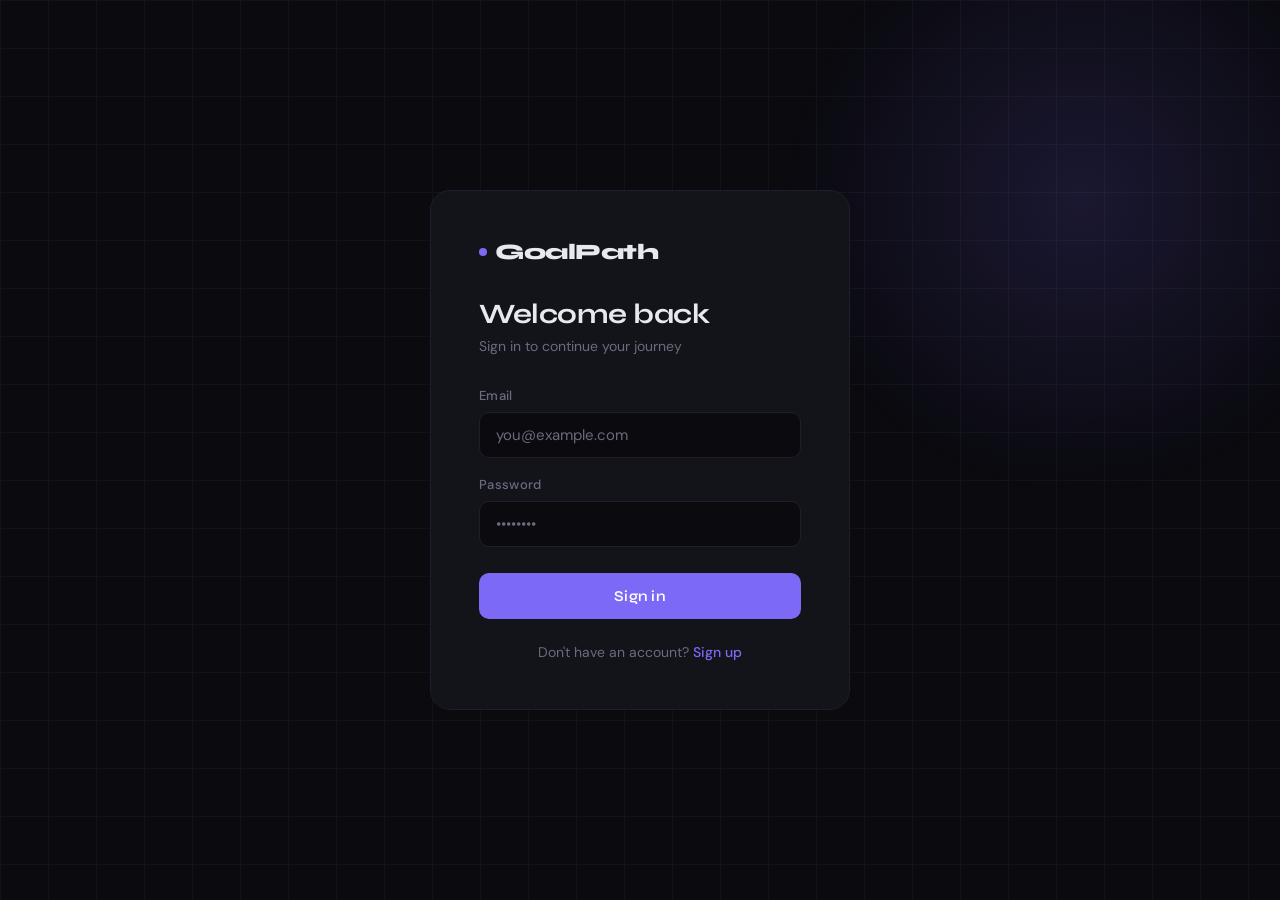
==== GoalMap-Frontend/dashboard.html @ 1c699023 "Added frontend" ====
<!DOCTYPE html>
<html lang="en">
<head>
<meta charset="UTF-8">
<meta name="viewport" content="width=device-width, initial-scale=1.0">
<title>GoalPath — Dashboard</title>
<link rel="preconnect" href="https://fonts.googleapis.com">
<link href="https://fonts.googleapis.com/css2?family=Syne:wght@400;600;700;800&family=DM+Sans:wght@300;400;500&display=swap" rel="stylesheet">
<style>
  *, *::before, *::after { box-sizing: border-box; margin: 0; padding: 0; }
  :root {
    --bg: #0a0a0f; --surface: #13131a; --surface2: #1a1a24;
    --border: #1e1e2e; --border2: #2a2a3e; --accent: #7c6af7;
    --accent-dim: rgba(124,106,247,0.15); --text: #e8e8f0; --muted: #6b6b80;
    --success: #4ade80; --success-dim: rgba(74,222,128,0.1); --danger: #f87171;
  }
  body { background:var(--bg); color:var(--text); font-family:'DM Sans',sans-serif; min-height:100vh; }
  nav {
    background:var(--surface); border-bottom:1px solid var(--border);
    padding:0 32px; height:60px; display:flex; align-items:center;
    justify-content:space-between; position:sticky; top:0; z-index:100;
  }
  .logo { font-family:'Syne',sans-serif; font-weight:800; font-size:18px; display:flex; align-items:center; gap:8px; }
  .logo-dot { width:7px; height:7px; border-radius:50%; background:var(--accent); }
  .nav-right { display:flex; align-items:center; gap:16px; }
  .user-badge { font-size:13px; color:var(--muted); background:var(--surface2); border:1px solid var(--border); padding:6px 14px; border-radius:20px; }
  .logout-btn { font-size:13px; color:var(--muted); background:none; border:1px solid var(--border); padding:6px 14px; border-radius:20px; cursor:pointer; font-family:'DM Sans',sans-serif; transition:color 0.2s,border-color 0.2s; }
  .logout-btn:hover { color:var(--danger); border-color:var(--danger); }
  .container { max-width:900px; margin:0 auto; padding:40px 24px; }
  .section-title { font-family:'Syne',sans-serif; font-size:20px; font-weight:700; margin-bottom:16px; letter-spacing:-0.3px; }
  .goal-form { background:var(--surface); border:1px solid var(--border); border-radius:16px; padding:28px; margin-bottom:32px; }
  .goal-form textarea { width:100%; background:var(--bg); border:1px solid var(--border); border-radius:10px; padding:14px 16px; color:var(--text); font-family:'DM Sans',sans-serif; font-size:15px; outline:none; resize:none; height:80px; transition:border-color 0.2s; margin-bottom:12px; }
  .goal-form textarea:focus { border-color:var(--accent); }
  .goal-form textarea::placeholder { color:var(--muted); }
  .form-row { display:flex; gap:12px; align-items:center; }
  .form-row select { background:var(--bg); border:1px solid var(--border); border-radius:10px; padding:10px 14px; color:var(--text); font-family:'DM Sans',sans-serif; font-size:14px; outline:none; flex-shrink:0; }
  .form-row select option { background:var(--surface); }
  .btn { background:var(--accent); color:#fff; border:none; border-radius:10px; padding:10px 22px; font-family:'Syne',sans-serif; font-size:14px; font-weight:600; cursor:pointer; transition:opacity 0.2s,transform 0.1s; white-space:nowrap; }
  .btn:hover { opacity:0.9; }
  .btn:active { transform:scale(0.97); }
  .btn:disabled { opacity:0.4; cursor:not-allowed; }
  .btn-outline { background:transparent; border:1px solid var(--border2); color:var(--text); border-radius:10px; padding:8px 18px; font-family:'Syne',sans-serif; font-size:13px; font-weight:600; cursor:pointer; transition:border-color 0.2s,color 0.2s; }
  .btn-outline:hover { border-color:var(--accent); color:var(--accent); }
  .btn-outline:disabled { opacity:0.4; cursor:not-allowed; }
  .goals-list { display:flex; flex-direction:column; gap:12px; margin-bottom:32px; }
  .goal-card { background:var(--surface); border:1px solid var(--border); border-radius:14px; padding:20px 24px; display:flex; align-items:center; justify-content:space-between; gap:16px; cursor:pointer; transition:border-color 0.2s,background 0.2s; }
  .goal-card:hover { border-color:var(--border2); }
  .goal-card.active { border-color:var(--accent); background:var(--accent-dim); }
  .goal-card-left { flex:1; }
  .goal-num { font-size:11px; font-weight:600; color:var(--accent); text-transform:uppercase; letter-spacing:1px; margin-bottom:4px; }
  .goal-desc { font-size:15px; font-weight:500; margin-bottom:4px; line-height:1.4; }
  .goal-meta { font-size:12px; color:var(--muted); }
  .status-badge { font-size:11px; font-weight:600; padding:4px 10px; border-radius:20px; text-transform:uppercase; letter-spacing:0.5px; flex-shrink:0; }
  .status-ACTIVE { background:var(--accent-dim); color:var(--accent); }
  .status-COMPLETED { background:var(--success-dim); color:var(--success); }
  .roadmap-header { display:flex; align-items:center; justify-content:space-between; margin-bottom:20px; flex-wrap:wrap; gap:12px; }
  .progress-wrap { background:var(--surface); border:1px solid var(--border); border-radius:14px; padding:20px 24px; margin-bottom:20px; }
  .progress-meta { display:flex; justify-content:space-between; align-items:center; margin-bottom:12px; }
  .progress-label { font-size:14px; color:var(--muted); }
  .progress-pct { font-family:'Syne',sans-serif; font-size:20px; font-weight:700; color:var(--accent); }
  .progress-bar-bg { height:6px; background:var(--border); border-radius:99px; overflow:hidden; }
  .progress-bar-fill { height:100%; background:var(--accent); border-radius:99px; transition:width 0.6s ease; }
  .task-list { display:flex; flex-direction:column; gap:10px; }
  .task-item { background:var(--surface); border:1px solid var(--border); border-radius:12px; padding:16px 20px; display:flex; align-items:flex-start; gap:14px; transition:border-color 0.2s; animation:fadeIn 0.3s ease forwards; }
  @keyframes fadeIn { from{opacity:0;transform:translateY(8px)} to{opacity:1;transform:translateY(0)} }
  .task-item.done { opacity:0.6; }
  .task-check { width:22px; height:22px; border-radius:50%; border:2px solid var(--border2); flex-shrink:0; cursor:pointer; display:flex; align-items:center; justify-content:center; transition:border-color 0.2s,background 0.2s; margin-top:1px; }
  .task-check:hover { border-color:var(--accent); }
  .task-check.checked { background:var(--success); border-color:var(--success); }
  .task-check.checked::after { content:'✓'; color:#000; font-size:12px; font-weight:700; }
  .task-body { flex:1; }
  .task-num { font-size:11px; color:var(--muted); margin-bottom:3px; font-weight:500; }
  .task-desc { font-size:15px; font-weight:500; line-height:1.4; margin-bottom:6px; }
  .task-desc.done-text { text-decoration:line-through; color:var(--muted); }
  .task-skill { display:inline-block; font-size:11px; font-weight:600; color:var(--accent); background:var(--accent-dim); padding:3px 10px; border-radius:20px; }
  .empty-state { text-align:center; padding:48px 24px; color:var(--muted); }
  .empty-state p { font-size:15px; margin-top:8px; }
  .spinner { width:32px; height:32px; border:3px solid var(--border); border-top-color:var(--accent); border-radius:50%; animation:spin 0.7s linear infinite; margin:0 auto 16px; }
  @keyframes spin { to{transform:rotate(360deg)} }
  .loading-text { font-size:14px; color:var(--muted); text-align:center; padding:40px; }
  .toast { position:fixed; bottom:28px; right:28px; background:var(--surface); border:1px solid var(--border2); border-radius:12px; padding:14px 20px; font-size:14px; color:var(--text); z-index:999; transform:translateY(80px); opacity:0; transition:transform 0.3s ease,opacity 0.3s ease; max-width:320px; }
  .toast.show { transform:translateY(0); opacity:1; }
  .toast.success { border-color:rgba(74,222,128,0.4); color:var(--success); }
  .toast.error { border-color:rgba(248,113,113,0.4); color:var(--danger); }
  .divider { height:1px; background:var(--border); margin:32px 0; }
  .section-actions { display:flex; gap:10px; }
</style>
</head>
<body>

<nav>
  <div class="logo"><span class="logo-dot"></span> GoalPath</div>
  <div class="nav-right">
    <span class="user-badge" id="userName">Loading...</span>
    <button class="logout-btn" onclick="logout()">Sign out</button>
  </div>
</nav>

<div class="container">

  <div class="goal-form">
    <p class="section-title">New goal</p>
    <textarea id="goalDesc" placeholder="What do you want to achieve? e.g. Become a backend developer at a product company in 12 months"></textarea>
    <div class="form-row">
      <select id="duration">
        <option value="3">3 months</option>
        <option value="6">6 months</option>
        <option value="12" selected>12 months</option>
        <option value="18">18 months</option>
        <option value="24">24 months</option>
      </select>
      <button class="btn" onclick="createGoal()">Create goal</button>
    </div>
  </div>

  <div id="goalsSection">
    <p class="section-title">Your goals</p>
    <div class="goals-list" id="goalsList">
      <div class="loading-text"><div class="spinner"></div>Loading goals...</div>
    </div>
  </div>

  <div class="divider"></div>

  <div id="roadmapSection" style="display:none">
    <div class="roadmap-header">
      <p class="section-title" id="roadmapTitle">Roadmap</p>
      <div class="section-actions">
        <button class="btn-outline" id="recalcBtn" onclick="recalculate()">Recalculate</button>
        <button class="btn" id="generateBtn" onclick="generateRoadmap()">Generate roadmap</button>
      </div>
    </div>

    <div id="progressWrap" style="display:none">
      <div class="progress-wrap">
        <div class="progress-meta">
          <span class="progress-label" id="progressLabel">0 of 0 tasks complete</span>
          <span class="progress-pct" id="progressPct">0%</span>
        </div>
        <div class="progress-bar-bg">
          <div class="progress-bar-fill" id="progressFill" style="width:0%"></div>
        </div>
      </div>
    </div>

    <div class="task-list" id="taskList">
      <div class="empty-state"><p>No roadmap yet — click Generate roadmap to create one with AI</p></div>
    </div>
  </div>

</div>

<div class="toast" id="toast"></div>

<script>
const API = 'http://localhost:8080';
const token = localStorage.getItem('token');
const userId = localStorage.getItem('userId');
let activeGoalId = null;
let activeRoadmapId = null;

if (!token) window.location.href = 'login.html';
document.getElementById('userName').textContent = localStorage.getItem('userName') || 'User';

function headers() {
  return { 'Content-Type': 'application/json', 'Authorization': 'Bearer ' + token };
}

function showToast(msg, type) {
  type = type || 'success';
  const t = document.getElementById('toast');
  t.textContent = msg;
  t.className = 'toast ' + type + ' show';
  setTimeout(function() { t.className = 'toast'; }, 3000);
}

function logout() { localStorage.clear(); window.location.href = 'login.html'; }

async function loadGoals() {
  try {
    const res = await fetch(API + '/api/goals?userId=' + userId, { headers: headers() });
    const goals = await res.json();
    renderGoals(goals);
  } catch(err) {
    document.getElementById('goalsList').innerHTML = '<div class="empty-state"><p>Could not load goals</p></div>';
  }
}

function renderGoals(goals) {
  const list = document.getElementById('goalsList');
  if (!goals.length) {
    list.innerHTML = '<div class="empty-state"><p>No goals yet — create your first one above</p></div>';
    return;
  }
  list.innerHTML = goals.map(function(g, i) {
    return '<div class="goal-card ' + (activeGoalId == g.id ? 'active' : '') + '" onclick="selectGoal(' + g.id + ', \'' + g.goalDescription.replace(/'/g, "\\'") + '\')">' +
      '<div class="goal-card-left">' +
        '<div class="goal-num">Goal ' + (g.userGoalNumber || i + 1) + '</div>' +
        '<div class="goal-desc">' + g.goalDescription + '</div>' +
        '<div class="goal-meta">' + g.targetDurationMonths + ' months</div>' +
      '</div>' +
      '<span class="status-badge status-' + g.status + '">' + g.status + '</span>' +
    '</div>';
  }).join('');
}

async function createGoal() {
  const desc = document.getElementById('goalDesc').value.trim();
  if (!desc) { showToast('Please enter a goal description', 'error'); return; }
  try {
    const res = await fetch(API + '/api/goals', {
      method: 'POST', headers: headers(),
      body: JSON.stringify({ userId: parseInt(userId), goalDescription: desc, targetDurationMonths: parseInt(document.getElementById('duration').value) })
    });
    if (!res.ok) throw new Error('Failed to create goal');
    const goal = await res.json();
    document.getElementById('goalDesc').value = '';
    showToast('Goal created!');
    await loadGoals();
    selectGoal(goal.id, goal.goalDescription);
  } catch(err) { showToast(err.message, 'error'); }
}

async function selectGoal(goalId, desc) {
  activeGoalId = goalId;
  document.getElementById('roadmapSection').style.display = 'block';
  document.getElementById('roadmapTitle').textContent = desc.length > 50 ? desc.substring(0, 50) + '...' : desc;
  document.querySelectorAll('.goal-card').forEach(function(c) { c.classList.remove('active'); });
  var cards = document.querySelectorAll('.goal-card');
  cards.forEach(function(c) { if (c.onclick && c.onclick.toString().includes(goalId)) c.classList.add('active'); });
  await loadRoadmapForGoal(goalId);
  loadGoals();
}

async function loadRoadmapForGoal(goalId) {
  try {
    const res = await fetch(API + '/api/roadmaps?userId=' + userId, { headers: headers() });
    const roadmaps = await res.json();
    const roadmap = roadmaps.find(function(r) { return r.goalId == goalId; });
    if (roadmap) {
      activeRoadmapId = roadmap.id;
      renderRoadmap(roadmap);
    } else {
      activeRoadmapId = null;
      document.getElementById('progressWrap').style.display = 'none';
      document.getElementById('taskList').innerHTML = '<div class="empty-state"><p>No roadmap yet — click Generate roadmap to create one with AI</p></div>';
    }
  } catch(err) { showToast('Could not load roadmap', 'error'); }
}

async function generateRoadmap() {
  if (!activeGoalId) { showToast('Select a goal first', 'error'); return; }
  const btn = document.getElementById('generateBtn');
  btn.disabled = true; btn.textContent = 'Generating...';
  document.getElementById('taskList').innerHTML = '<div class="loading-text"><div class="spinner"></div>AI is building your roadmap — this takes 30-60 seconds...</div>';
  try {
    const res = await fetch(API + '/api/roadmaps/generate', {
      method: 'POST', headers: headers(),
      body: JSON.stringify({ userId: parseInt(userId), goalId: activeGoalId })
    });
    if (!res.ok) { const e = await res.json(); throw new Error(e.message || 'Generation failed'); }
    const roadmap = await res.json();
    activeRoadmapId = roadmap.id;
    renderRoadmap(roadmap);
    showToast('Roadmap generated!');
  } catch(err) {
    showToast(err.message, 'error');
    document.getElementById('taskList').innerHTML = '<div class="empty-state"><p>Generation failed — make sure Ollama is running</p></div>';
  } finally { btn.disabled = false; btn.textContent = 'Generate roadmap'; }
}

function renderRoadmap(roadmap) {
  const total = roadmap.totalTasks;
  const done = roadmap.completedTasks;
  const pct = total > 0 ? Math.round((done / total) * 100) : 0;
  document.getElementById('progressWrap').style.display = 'block';
  document.getElementById('progressLabel').textContent = done + ' of ' + total + ' tasks complete';
  document.getElementById('progressPct').textContent = pct + '%';
  document.getElementById('progressFill').style.width = pct + '%';
  if (!roadmap.tasks || !roadmap.tasks.length) {
    document.getElementById('taskList').innerHTML = '<div class="empty-state"><p>No tasks in this roadmap</p></div>';
    return;
  }
  document.getElementById('taskList').innerHTML = roadmap.tasks.map(function(task, i) {
    return '<div class="task-item ' + (task.completed ? 'done' : '') + '" id="task-' + task.id + '" style="animation-delay:' + (i * 40) + 'ms">' +
      '<div class="task-check ' + (task.completed ? 'checked' : '') + '" onclick="toggleTask(' + task.id + ', ' + !task.completed + ')"></div>' +
      '<div class="task-body">' +
        '<div class="task-num">Step ' + task.priority + '</div>' +
        '<div class="task-desc ' + (task.completed ? 'done-text' : '') + '">' + task.description + '</div>' +
        (task.skillName ? '<span class="task-skill">' + task.skillName + '</span>' : '') +
      '</div>' +
    '</div>';
  }).join('');
}

async function toggleTask(taskId, completed) {
  try {
    const res = await fetch(API + '/api/tasks/' + taskId + '/complete', {
      method: 'PUT', headers: headers(),
      body: JSON.stringify({ completed: completed })
    });
    if (!res.ok) throw new Error('Failed to update task');
    const roadmapRes = await fetch(API + '/api/roadmaps/' + activeRoadmapId, { headers: headers() });
    const roadmap = await roadmapRes.json();
    renderRoadmap(roadmap);
    showToast(completed ? 'Task completed!' : 'Task unchecked');
  } catch(err) { showToast(err.message, 'error'); }
}

async function recalculate() {
  if (!activeRoadmapId) { showToast('Generate a roadmap first', 'error'); return; }
  const btn = document.getElementById('recalcBtn');
  btn.disabled = true; btn.textContent = 'Recalculating...';
  try {
    const res = await fetch(API + '/api/roadmaps/' + activeRoadmapId + '/recalculate', {
      method: 'POST', headers: headers()
    });
    if (!res.ok) { const e = await res.json(); throw new Error(e.message || 'Failed'); }
    await loadRoadmapForGoal(activeGoalId);
    showToast('Roadmap updated with new steps!');
  } catch(err) { showToast(err.message, 'error'); }
  finally { btn.disabled = false; btn.textContent = 'Recalculate'; }
}

loadGoals();
</script>
</body>
</html>
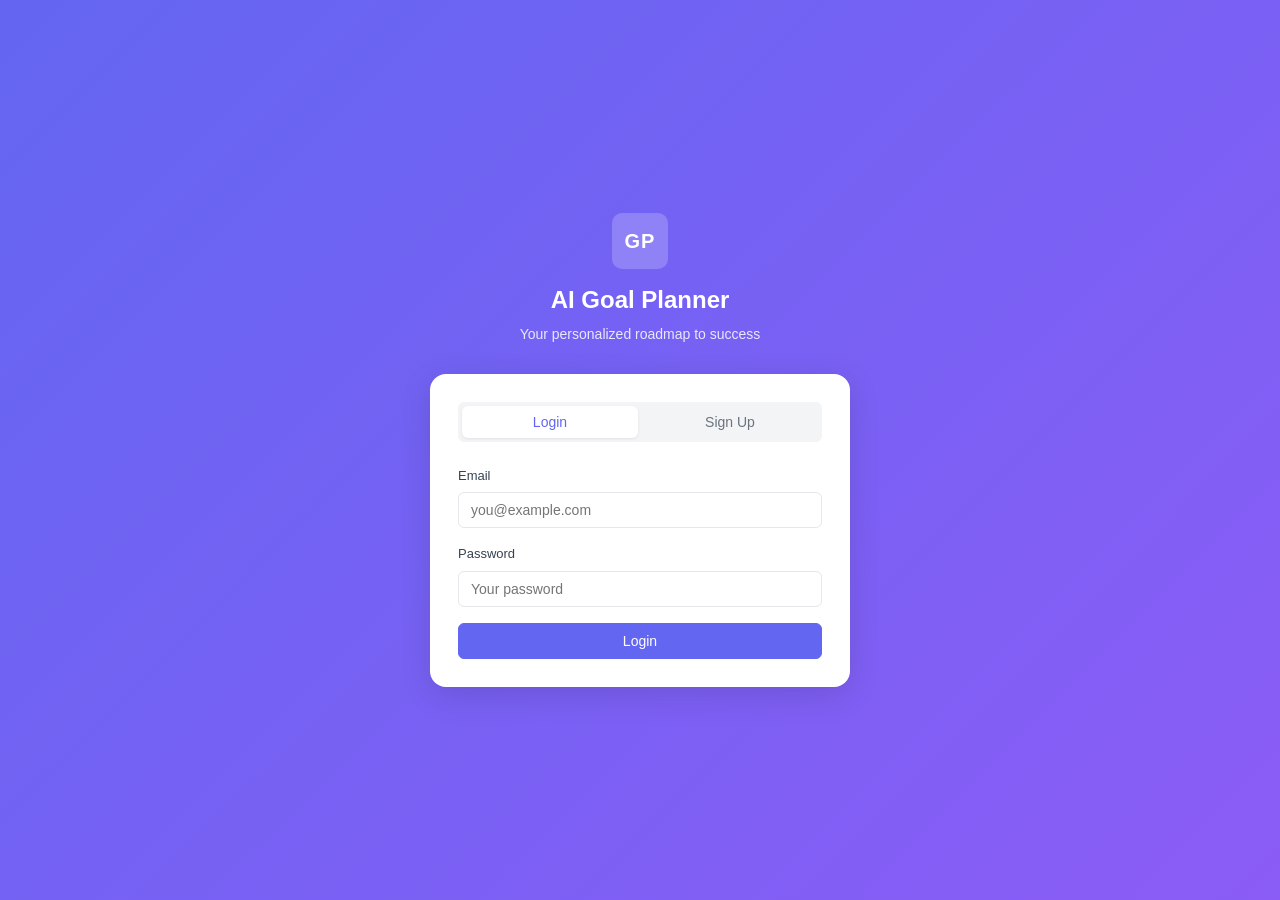
==== commit 26fcc167: "Added quiz functionality for each task" ====
--- a/GoalMap-Frontend/dashboard.html
+++ b/GoalMap-Frontend/dashboard.html
@@ -1,328 +1,153 @@
 <!DOCTYPE html>
 <html lang="en">
 <head>
-<meta charset="UTF-8">
-<meta name="viewport" content="width=device-width, initial-scale=1.0">
-<title>GoalPath — Dashboard</title>
-<link rel="preconnect" href="https://fonts.googleapis.com">
-<link href="https://fonts.googleapis.com/css2?family=Syne:wght@400;600;700;800&family=DM+Sans:wght@300;400;500&display=swap" rel="stylesheet">
-<style>
-  *, *::before, *::after { box-sizing: border-box; margin: 0; padding: 0; }
-  :root {
-    --bg: #0a0a0f; --surface: #13131a; --surface2: #1a1a24;
-    --border: #1e1e2e; --border2: #2a2a3e; --accent: #7c6af7;
-    --accent-dim: rgba(124,106,247,0.15); --text: #e8e8f0; --muted: #6b6b80;
-    --success: #4ade80; --success-dim: rgba(74,222,128,0.1); --danger: #f87171;
-  }
-  body { background:var(--bg); color:var(--text); font-family:'DM Sans',sans-serif; min-height:100vh; }
-  nav {
-    background:var(--surface); border-bottom:1px solid var(--border);
-    padding:0 32px; height:60px; display:flex; align-items:center;
-    justify-content:space-between; position:sticky; top:0; z-index:100;
-  }
-  .logo { font-family:'Syne',sans-serif; font-weight:800; font-size:18px; display:flex; align-items:center; gap:8px; }
-  .logo-dot { width:7px; height:7px; border-radius:50%; background:var(--accent); }
-  .nav-right { display:flex; align-items:center; gap:16px; }
-  .user-badge { font-size:13px; color:var(--muted); background:var(--surface2); border:1px solid var(--border); padding:6px 14px; border-radius:20px; }
-  .logout-btn { font-size:13px; color:var(--muted); background:none; border:1px solid var(--border); padding:6px 14px; border-radius:20px; cursor:pointer; font-family:'DM Sans',sans-serif; transition:color 0.2s,border-color 0.2s; }
-  .logout-btn:hover { color:var(--danger); border-color:var(--danger); }
-  .container { max-width:900px; margin:0 auto; padding:40px 24px; }
-  .section-title { font-family:'Syne',sans-serif; font-size:20px; font-weight:700; margin-bottom:16px; letter-spacing:-0.3px; }
-  .goal-form { background:var(--surface); border:1px solid var(--border); border-radius:16px; padding:28px; margin-bottom:32px; }
-  .goal-form textarea { width:100%; background:var(--bg); border:1px solid var(--border); border-radius:10px; padding:14px 16px; color:var(--text); font-family:'DM Sans',sans-serif; font-size:15px; outline:none; resize:none; height:80px; transition:border-color 0.2s; margin-bottom:12px; }
-  .goal-form textarea:focus { border-color:var(--accent); }
-  .goal-form textarea::placeholder { color:var(--muted); }
-  .form-row { display:flex; gap:12px; align-items:center; }
-  .form-row select { background:var(--bg); border:1px solid var(--border); border-radius:10px; padding:10px 14px; color:var(--text); font-family:'DM Sans',sans-serif; font-size:14px; outline:none; flex-shrink:0; }
-  .form-row select option { background:var(--surface); }
-  .btn { background:var(--accent); color:#fff; border:none; border-radius:10px; padding:10px 22px; font-family:'Syne',sans-serif; font-size:14px; font-weight:600; cursor:pointer; transition:opacity 0.2s,transform 0.1s; white-space:nowrap; }
-  .btn:hover { opacity:0.9; }
-  .btn:active { transform:scale(0.97); }
-  .btn:disabled { opacity:0.4; cursor:not-allowed; }
-  .btn-outline { background:transparent; border:1px solid var(--border2); color:var(--text); border-radius:10px; padding:8px 18px; font-family:'Syne',sans-serif; font-size:13px; font-weight:600; cursor:pointer; transition:border-color 0.2s,color 0.2s; }
-  .btn-outline:hover { border-color:var(--accent); color:var(--accent); }
-  .btn-outline:disabled { opacity:0.4; cursor:not-allowed; }
-  .goals-list { display:flex; flex-direction:column; gap:12px; margin-bottom:32px; }
-  .goal-card { background:var(--surface); border:1px solid var(--border); border-radius:14px; padding:20px 24px; display:flex; align-items:center; justify-content:space-between; gap:16px; cursor:pointer; transition:border-color 0.2s,background 0.2s; }
-  .goal-card:hover { border-color:var(--border2); }
-  .goal-card.active { border-color:var(--accent); background:var(--accent-dim); }
-  .goal-card-left { flex:1; }
-  .goal-num { font-size:11px; font-weight:600; color:var(--accent); text-transform:uppercase; letter-spacing:1px; margin-bottom:4px; }
-  .goal-desc { font-size:15px; font-weight:500; margin-bottom:4px; line-height:1.4; }
-  .goal-meta { font-size:12px; color:var(--muted); }
-  .status-badge { font-size:11px; font-weight:600; padding:4px 10px; border-radius:20px; text-transform:uppercase; letter-spacing:0.5px; flex-shrink:0; }
-  .status-ACTIVE { background:var(--accent-dim); color:var(--accent); }
-  .status-COMPLETED { background:var(--success-dim); color:var(--success); }
-  .roadmap-header { display:flex; align-items:center; justify-content:space-between; margin-bottom:20px; flex-wrap:wrap; gap:12px; }
-  .progress-wrap { background:var(--surface); border:1px solid var(--border); border-radius:14px; padding:20px 24px; margin-bottom:20px; }
-  .progress-meta { display:flex; justify-content:space-between; align-items:center; margin-bottom:12px; }
-  .progress-label { font-size:14px; color:var(--muted); }
-  .progress-pct { font-family:'Syne',sans-serif; font-size:20px; font-weight:700; color:var(--accent); }
-  .progress-bar-bg { height:6px; background:var(--border); border-radius:99px; overflow:hidden; }
-  .progress-bar-fill { height:100%; background:var(--accent); border-radius:99px; transition:width 0.6s ease; }
-  .task-list { display:flex; flex-direction:column; gap:10px; }
-  .task-item { background:var(--surface); border:1px solid var(--border); border-radius:12px; padding:16px 20px; display:flex; align-items:flex-start; gap:14px; transition:border-color 0.2s; animation:fadeIn 0.3s ease forwards; }
-  @keyframes fadeIn { from{opacity:0;transform:translateY(8px)} to{opacity:1;transform:translateY(0)} }
-  .task-item.done { opacity:0.6; }
-  .task-check { width:22px; height:22px; border-radius:50%; border:2px solid var(--border2); flex-shrink:0; cursor:pointer; display:flex; align-items:center; justify-content:center; transition:border-color 0.2s,background 0.2s; margin-top:1px; }
-  .task-check:hover { border-color:var(--accent); }
-  .task-check.checked { background:var(--success); border-color:var(--success); }
-  .task-check.checked::after { content:'✓'; color:#000; font-size:12px; font-weight:700; }
-  .task-body { flex:1; }
-  .task-num { font-size:11px; color:var(--muted); margin-bottom:3px; font-weight:500; }
-  .task-desc { font-size:15px; font-weight:500; line-height:1.4; margin-bottom:6px; }
-  .task-desc.done-text { text-decoration:line-through; color:var(--muted); }
-  .task-skill { display:inline-block; font-size:11px; font-weight:600; color:var(--accent); background:var(--accent-dim); padding:3px 10px; border-radius:20px; }
-  .empty-state { text-align:center; padding:48px 24px; color:var(--muted); }
-  .empty-state p { font-size:15px; margin-top:8px; }
-  .spinner { width:32px; height:32px; border:3px solid var(--border); border-top-color:var(--accent); border-radius:50%; animation:spin 0.7s linear infinite; margin:0 auto 16px; }
-  @keyframes spin { to{transform:rotate(360deg)} }
-  .loading-text { font-size:14px; color:var(--muted); text-align:center; padding:40px; }
-  .toast { position:fixed; bottom:28px; right:28px; background:var(--surface); border:1px solid var(--border2); border-radius:12px; padding:14px 20px; font-size:14px; color:var(--text); z-index:999; transform:translateY(80px); opacity:0; transition:transform 0.3s ease,opacity 0.3s ease; max-width:320px; }
-  .toast.show { transform:translateY(0); opacity:1; }
-  .toast.success { border-color:rgba(74,222,128,0.4); color:var(--success); }
-  .toast.error { border-color:rgba(248,113,113,0.4); color:var(--danger); }
-  .divider { height:1px; background:var(--border); margin:32px 0; }
-  .section-actions { display:flex; gap:10px; }
-</style>
+  <meta charset="UTF-8" />
+  <meta name="viewport" content="width=device-width, initial-scale=1.0" />
+  <title>AI Goal Planner — Dashboard</title>
+  <link rel="stylesheet" href="css/style.css" />
+  <link rel="stylesheet" href="css/additions.css" />
 </head>
-<body>
+<body class="dashboard-page">
 
-<nav>
-  <div class="logo"><span class="logo-dot"></span> GoalPath</div>
-  <div class="nav-right">
-    <span class="user-badge" id="userName">Loading...</span>
-    <button class="logout-btn" onclick="logout()">Sign out</button>
+  <nav class="navbar">
+    <div class="nav-brand">
+      <div class="brand-icon-sm">GP</div>
+      <span>AI Goal Planner</span>
+    </div>
+    <div class="nav-user">
+      <span id="navUserName">Loading...</span>
+      <button class="btn btn-ghost" onclick="logout()">Logout</button>
+    </div>
+  </nav>
+
+  <div class="dashboard-layout">
+
+    <aside class="sidebar">
+      <div class="sidebar-section">
+        <h3>My Goals</h3>
+        <div id="goalsList" class="goals-list">
+          <div class="loading-text">Loading goals...</div>
+        </div>
+        <button class="btn btn-outline btn-full mt-16" onclick="showNewGoalModal()">
+          + New Goal
+        </button>
+      </div>
+    </aside>
+
+    <main class="main-content">
+
+      <div id="emptyState" class="empty-state hidden">
+        <div class="empty-icon">🎯</div>
+        <h2>No goal selected</h2>
+        <p>Create a new goal or select one from the sidebar to get started.</p>
+        <button class="btn btn-primary" onclick="showNewGoalModal()">
+          Create your first goal
+        </button>
+      </div>
+
+      <div id="goalDetail" class="hidden">
+
+        <div class="goal-header">
+          <div>
+            <h2 id="goalTitle">Goal Title</h2>
+            <span class="badge badge-active" id="goalStatus">ACTIVE</span>
+            <span class="goal-meta" id="goalMeta"></span>
+          </div>
+          <button class="btn btn-primary" id="generateBtn" onclick="generateRoadmap()">
+            Generate AI Roadmap
+          </button>
+        </div>
+
+        <div id="progressSection" class="hidden">
+          <div class="progress-header">
+            <span class="progress-label">Progress</span>
+            <span class="progress-pct" id="progressPct">0%</span>
+          </div>
+          <div class="progress-bar-track">
+            <div class="progress-bar-fill" id="progressFill" style="width: 0%"></div>
+          </div>
+          <div class="progress-stats">
+            <span id="progressStats">0 of 0 tasks completed</span>
+            <button class="btn btn-ghost btn-sm" onclick="recalculateRoadmap()">
+              ↻ Recalculate with AI
+            </button>
+          </div>
+        </div>
+
+        <div id="tasksSection" class="hidden">
+          <h3 class="section-title">Your Roadmap</h3>
+          <div id="tasksList" class="tasks-list"></div>
+        </div>
+
+        <div id="generatingState" class="hidden">
+          <div class="spinner-card">
+            <div class="spinner"></div>
+            <h3>AI is generating your roadmap...</h3>
+            <p>This takes a few seconds. Hang tight!</p>
+          </div>
+        </div>
+
+      </div>
+    </main>
   </div>
-</nav>
 
-<div class="container">
-
-  <div class="goal-form">
-    <p class="section-title">New goal</p>
-    <textarea id="goalDesc" placeholder="What do you want to achieve? e.g. Become a backend developer at a product company in 12 months"></textarea>
-    <div class="form-row">
-      <select id="duration">
-        <option value="3">3 months</option>
-        <option value="6">6 months</option>
-        <option value="12" selected>12 months</option>
-        <option value="18">18 months</option>
-        <option value="24">24 months</option>
-      </select>
-      <button class="btn" onclick="createGoal()">Create goal</button>
+  <!-- New Goal Modal -->
+  <div class="modal-overlay hidden" id="newGoalModal">
+    <div class="modal">
+      <div class="modal-header">
+        <h3>Create New Goal</h3>
+        <button class="modal-close" onclick="hideNewGoalModal()">✕</button>
+      </div>
+      <form onsubmit="createGoal(event)">
+        <div class="form-group">
+          <label>What do you want to achieve?</label>
+          <textarea id="goalDescription"
+            placeholder="e.g. Become a backend developer at a product company in India"
+            rows="4" required></textarea>
+        </div>
+        <div class="form-group">
+          <label>Target timeline (months)</label>
+          <select id="goalDuration">
+            <option value="3">3 months</option>
+            <option value="6">6 months</option>
+            <option value="12" selected>12 months</option>
+            <option value="18">18 months</option>
+            <option value="24">24 months</option>
+          </select>
+        </div>
+        <div class="modal-actions">
+          <button type="button" class="btn btn-ghost" onclick="hideNewGoalModal()">Cancel</button>
+          <button type="submit" class="btn btn-primary">Create Goal</button>
+        </div>
+      </form>
     </div>
   </div>
 
-  <div id="goalsSection">
-    <p class="section-title">Your goals</p>
-    <div class="goals-list" id="goalsList">
-      <div class="loading-text"><div class="spinner"></div>Loading goals...</div>
+  <!-- Resources Modal -->
+  <div class="modal-overlay hidden" id="resourcesModal">
+    <div class="modal modal-lg">
+      <div class="modal-header">
+        <h3 id="resourcesModalTitle">Learning Resources</h3>
+        <button class="modal-close" onclick="hideResourcesModal()">✕</button>
+      </div>
+      <div id="resourcesList" class="resources-list"></div>
     </div>
   </div>
 
-  <div class="divider"></div>
-
-  <div id="roadmapSection" style="display:none">
-    <div class="roadmap-header">
-      <p class="section-title" id="roadmapTitle">Roadmap</p>
-      <div class="section-actions">
-        <button class="btn-outline" id="recalcBtn" onclick="recalculate()">Recalculate</button>
-        <button class="btn" id="generateBtn" onclick="generateRoadmap()">Generate roadmap</button>
+  <!-- Quiz Modal -->
+  <div class="modal-overlay hidden" id="quizModal">
+    <div class="modal modal-lg">
+      <div class="modal-header">
+        <h3 id="quizModalTitle">Quiz</h3>
+        <button class="modal-close" onclick="hideQuizModal()">✕</button>
       </div>
-    </div>
-
-    <div id="progressWrap" style="display:none">
-      <div class="progress-wrap">
-        <div class="progress-meta">
-          <span class="progress-label" id="progressLabel">0 of 0 tasks complete</span>
-          <span class="progress-pct" id="progressPct">0%</span>
-        </div>
-        <div class="progress-bar-bg">
-          <div class="progress-bar-fill" id="progressFill" style="width:0%"></div>
-        </div>
-      </div>
-    </div>
-
-    <div class="task-list" id="taskList">
-      <div class="empty-state"><p>No roadmap yet — click Generate roadmap to create one with AI</p></div>
+      <div id="quizContent"></div>
     </div>
   </div>
 
-</div>
+  <div class="toast hidden" id="toast"></div>
 
-<div class="toast" id="toast"></div>
-
-<script>
-const API = 'http://localhost:8080';
-const token = localStorage.getItem('token');
-const userId = localStorage.getItem('userId');
-let activeGoalId = null;
-let activeRoadmapId = null;
-
-if (!token) window.location.href = 'login.html';
-document.getElementById('userName').textContent = localStorage.getItem('userName') || 'User';
-
-function headers() {
-  return { 'Content-Type': 'application/json', 'Authorization': 'Bearer ' + token };
-}
-
-function showToast(msg, type) {
-  type = type || 'success';
-  const t = document.getElementById('toast');
-  t.textContent = msg;
-  t.className = 'toast ' + type + ' show';
-  setTimeout(function() { t.className = 'toast'; }, 3000);
-}
-
-function logout() { localStorage.clear(); window.location.href = 'login.html'; }
-
-async function loadGoals() {
-  try {
-    const res = await fetch(API + '/api/goals?userId=' + userId, { headers: headers() });
-    const goals = await res.json();
-    renderGoals(goals);
-  } catch(err) {
-    document.getElementById('goalsList').innerHTML = '<div class="empty-state"><p>Could not load goals</p></div>';
-  }
-}
-
-function renderGoals(goals) {
-  const list = document.getElementById('goalsList');
-  if (!goals.length) {
-    list.innerHTML = '<div class="empty-state"><p>No goals yet — create your first one above</p></div>';
-    return;
-  }
-  list.innerHTML = goals.map(function(g, i) {
-    return '<div class="goal-card ' + (activeGoalId == g.id ? 'active' : '') + '" onclick="selectGoal(' + g.id + ', \'' + g.goalDescription.replace(/'/g, "\\'") + '\')">' +
-      '<div class="goal-card-left">' +
-        '<div class="goal-num">Goal ' + (g.userGoalNumber || i + 1) + '</div>' +
-        '<div class="goal-desc">' + g.goalDescription + '</div>' +
-        '<div class="goal-meta">' + g.targetDurationMonths + ' months</div>' +
-      '</div>' +
-      '<span class="status-badge status-' + g.status + '">' + g.status + '</span>' +
-    '</div>';
-  }).join('');
-}
-
-async function createGoal() {
-  const desc = document.getElementById('goalDesc').value.trim();
-  if (!desc) { showToast('Please enter a goal description', 'error'); return; }
-  try {
-    const res = await fetch(API + '/api/goals', {
-      method: 'POST', headers: headers(),
-      body: JSON.stringify({ userId: parseInt(userId), goalDescription: desc, targetDurationMonths: parseInt(document.getElementById('duration').value) })
-    });
-    if (!res.ok) throw new Error('Failed to create goal');
-    const goal = await res.json();
-    document.getElementById('goalDesc').value = '';
-    showToast('Goal created!');
-    await loadGoals();
-    selectGoal(goal.id, goal.goalDescription);
-  } catch(err) { showToast(err.message, 'error'); }
-}
-
-async function selectGoal(goalId, desc) {
-  activeGoalId = goalId;
-  document.getElementById('roadmapSection').style.display = 'block';
-  document.getElementById('roadmapTitle').textContent = desc.length > 50 ? desc.substring(0, 50) + '...' : desc;
-  document.querySelectorAll('.goal-card').forEach(function(c) { c.classList.remove('active'); });
-  var cards = document.querySelectorAll('.goal-card');
-  cards.forEach(function(c) { if (c.onclick && c.onclick.toString().includes(goalId)) c.classList.add('active'); });
-  await loadRoadmapForGoal(goalId);
-  loadGoals();
-}
-
-async function loadRoadmapForGoal(goalId) {
-  try {
-    const res = await fetch(API + '/api/roadmaps?userId=' + userId, { headers: headers() });
-    const roadmaps = await res.json();
-    const roadmap = roadmaps.find(function(r) { return r.goalId == goalId; });
-    if (roadmap) {
-      activeRoadmapId = roadmap.id;
-      renderRoadmap(roadmap);
-    } else {
-      activeRoadmapId = null;
-      document.getElementById('progressWrap').style.display = 'none';
-      document.getElementById('taskList').innerHTML = '<div class="empty-state"><p>No roadmap yet — click Generate roadmap to create one with AI</p></div>';
-    }
-  } catch(err) { showToast('Could not load roadmap', 'error'); }
-}
-
-async function generateRoadmap() {
-  if (!activeGoalId) { showToast('Select a goal first', 'error'); return; }
-  const btn = document.getElementById('generateBtn');
-  btn.disabled = true; btn.textContent = 'Generating...';
-  document.getElementById('taskList').innerHTML = '<div class="loading-text"><div class="spinner"></div>AI is building your roadmap — this takes 30-60 seconds...</div>';
-  try {
-    const res = await fetch(API + '/api/roadmaps/generate', {
-      method: 'POST', headers: headers(),
-      body: JSON.stringify({ userId: parseInt(userId), goalId: activeGoalId })
-    });
-    if (!res.ok) { const e = await res.json(); throw new Error(e.message || 'Generation failed'); }
-    const roadmap = await res.json();
-    activeRoadmapId = roadmap.id;
-    renderRoadmap(roadmap);
-    showToast('Roadmap generated!');
-  } catch(err) {
-    showToast(err.message, 'error');
-    document.getElementById('taskList').innerHTML = '<div class="empty-state"><p>Generation failed — make sure Ollama is running</p></div>';
-  } finally { btn.disabled = false; btn.textContent = 'Generate roadmap'; }
-}
-
-function renderRoadmap(roadmap) {
-  const total = roadmap.totalTasks;
-  const done = roadmap.completedTasks;
-  const pct = total > 0 ? Math.round((done / total) * 100) : 0;
-  document.getElementById('progressWrap').style.display = 'block';
-  document.getElementById('progressLabel').textContent = done + ' of ' + total + ' tasks complete';
-  document.getElementById('progressPct').textContent = pct + '%';
-  document.getElementById('progressFill').style.width = pct + '%';
-  if (!roadmap.tasks || !roadmap.tasks.length) {
-    document.getElementById('taskList').innerHTML = '<div class="empty-state"><p>No tasks in this roadmap</p></div>';
-    return;
-  }
-  document.getElementById('taskList').innerHTML = roadmap.tasks.map(function(task, i) {
-    return '<div class="task-item ' + (task.completed ? 'done' : '') + '" id="task-' + task.id + '" style="animation-delay:' + (i * 40) + 'ms">' +
-      '<div class="task-check ' + (task.completed ? 'checked' : '') + '" onclick="toggleTask(' + task.id + ', ' + !task.completed + ')"></div>' +
-      '<div class="task-body">' +
-        '<div class="task-num">Step ' + task.priority + '</div>' +
-        '<div class="task-desc ' + (task.completed ? 'done-text' : '') + '">' + task.description + '</div>' +
-        (task.skillName ? '<span class="task-skill">' + task.skillName + '</span>' : '') +
-      '</div>' +
-    '</div>';
-  }).join('');
-}
-
-async function toggleTask(taskId, completed) {
-  try {
-    const res = await fetch(API + '/api/tasks/' + taskId + '/complete', {
-      method: 'PUT', headers: headers(),
-      body: JSON.stringify({ completed: completed })
-    });
-    if (!res.ok) throw new Error('Failed to update task');
-    const roadmapRes = await fetch(API + '/api/roadmaps/' + activeRoadmapId, { headers: headers() });
-    const roadmap = await roadmapRes.json();
-    renderRoadmap(roadmap);
-    showToast(completed ? 'Task completed!' : 'Task unchecked');
-  } catch(err) { showToast(err.message, 'error'); }
-}
-
-async function recalculate() {
-  if (!activeRoadmapId) { showToast('Generate a roadmap first', 'error'); return; }
-  const btn = document.getElementById('recalcBtn');
-  btn.disabled = true; btn.textContent = 'Recalculating...';
-  try {
-    const res = await fetch(API + '/api/roadmaps/' + activeRoadmapId + '/recalculate', {
-      method: 'POST', headers: headers()
-    });
-    if (!res.ok) { const e = await res.json(); throw new Error(e.message || 'Failed'); }
-    await loadRoadmapForGoal(activeGoalId);
-    showToast('Roadmap updated with new steps!');
-  } catch(err) { showToast(err.message, 'error'); }
-  finally { btn.disabled = false; btn.textContent = 'Recalculate'; }
-}
-
-loadGoals();
-</script>
+  <script src="js/api.js"></script>
+  <script src="js/dashboard.js"></script>
 </body>
 </html>
--- a/GoalMap-Frontend/css/style.css
+++ b/GoalMap-Frontend/css/style.css
@@ -0,0 +1,913 @@
+/* ============================================================
+   RESET & BASE
+   ============================================================ */
+*, *::before, *::after { box-sizing: border-box; margin: 0; padding: 0; }
+
+:root {
+  --primary:       #6366f1;
+  --primary-dark:  #4f46e5;
+  --primary-light: #e0e7ff;
+  --success:       #10b981;
+  --success-light: #d1fae5;
+  --danger:        #ef4444;
+  --danger-light:  #fee2e2;
+  --warning:       #f59e0b;
+  --warning-light: #fef3c7;
+  --gray-50:       #f9fafb;
+  --gray-100:      #f3f4f6;
+  --gray-200:      #e5e7eb;
+  --gray-300:      #d1d5db;
+  --gray-400:      #9ca3af;
+  --gray-500:      #6b7280;
+  --gray-600:      #4b5563;
+  --gray-700:      #374151;
+  --gray-800:      #1f2937;
+  --gray-900:      #111827;
+  --white:         #ffffff;
+  --radius-sm:     6px;
+  --radius-md:     10px;
+  --radius-lg:     16px;
+  --shadow-sm:     0 1px 3px rgba(0,0,0,0.08);
+  --shadow-md:     0 4px 16px rgba(0,0,0,0.10);
+  --shadow-lg:     0 8px 32px rgba(0,0,0,0.12);
+}
+
+body {
+  font-family: -apple-system, BlinkMacSystemFont, 'Segoe UI', Roboto, sans-serif;
+  font-size: 15px;
+  line-height: 1.6;
+  color: var(--gray-800);
+  background: var(--gray-50);
+  min-height: 100vh;
+}
+
+/* ============================================================
+   UTILITIES
+   ============================================================ */
+.hidden { display: none !important; }
+.mt-16  { margin-top: 16px; }
+
+/* ============================================================
+   BUTTONS
+   ============================================================ */
+.btn {
+  display: inline-flex;
+  align-items: center;
+  justify-content: center;
+  gap: 6px;
+  padding: 9px 18px;
+  border: 1.5px solid transparent;
+  border-radius: var(--radius-sm);
+  font-size: 14px;
+  font-weight: 500;
+  cursor: pointer;
+  transition: all 0.15s ease;
+  text-decoration: none;
+  white-space: nowrap;
+}
+.btn:disabled { opacity: 0.6; cursor: not-allowed; }
+
+.btn-primary {
+  background: var(--primary);
+  color: var(--white);
+  border-color: var(--primary);
+}
+.btn-primary:hover:not(:disabled) { background: var(--primary-dark); border-color: var(--primary-dark); }
+
+.btn-outline {
+  background: transparent;
+  color: var(--primary);
+  border-color: var(--primary);
+}
+.btn-outline:hover:not(:disabled) { background: var(--primary-light); }
+
+.btn-ghost {
+  background: transparent;
+  color: var(--gray-600);
+  border-color: transparent;
+}
+.btn-ghost:hover:not(:disabled) { background: var(--gray-100); color: var(--gray-800); }
+
+.btn-danger {
+  background: var(--danger);
+  color: var(--white);
+  border-color: var(--danger);
+}
+
+.btn-full { width: 100%; }
+.btn-sm   { padding: 5px 12px; font-size: 13px; }
+
+/* ============================================================
+   FORMS
+   ============================================================ */
+.form-group { margin-bottom: 16px; }
+.form-group label {
+  display: block;
+  font-size: 13px;
+  font-weight: 500;
+  color: var(--gray-700);
+  margin-bottom: 6px;
+}
+.form-group input,
+.form-group textarea,
+.form-group select {
+  width: 100%;
+  padding: 9px 12px;
+  border: 1.5px solid var(--gray-200);
+  border-radius: var(--radius-sm);
+  font-size: 14px;
+  color: var(--gray-800);
+  background: var(--white);
+  transition: border-color 0.15s;
+  outline: none;
+  font-family: inherit;
+}
+.form-group input:focus,
+.form-group textarea:focus,
+.form-group select:focus {
+  border-color: var(--primary);
+  box-shadow: 0 0 0 3px rgba(99,102,241,0.12);
+}
+.form-group textarea { resize: vertical; }
+
+/* ============================================================
+   ALERTS
+   ============================================================ */
+.alert {
+  padding: 10px 14px;
+  border-radius: var(--radius-sm);
+  font-size: 13px;
+  margin-bottom: 16px;
+}
+.alert-error   { background: var(--danger-light);  color: #b91c1c; }
+.alert-success { background: var(--success-light); color: #065f46; }
+
+/* ============================================================
+   TOAST
+   ============================================================ */
+.toast {
+  position: fixed;
+  bottom: 24px;
+  right: 24px;
+  padding: 12px 20px;
+  border-radius: var(--radius-md);
+  font-size: 14px;
+  font-weight: 500;
+  color: var(--white);
+  background: var(--gray-800);
+  box-shadow: var(--shadow-lg);
+  z-index: 9999;
+  animation: slideUp 0.2s ease;
+}
+.toast.success { background: var(--success); }
+.toast.error   { background: var(--danger); }
+@keyframes slideUp {
+  from { transform: translateY(20px); opacity: 0; }
+  to   { transform: translateY(0);    opacity: 1; }
+}
+
+/* ============================================================
+   AUTH PAGE
+   ============================================================ */
+.auth-page {
+  background: linear-gradient(135deg, #6366f1 0%, #8b5cf6 100%);
+  display: flex;
+  align-items: center;
+  justify-content: center;
+  padding: 24px;
+}
+
+.auth-container {
+  width: 100%;
+  max-width: 420px;
+}
+
+.auth-brand {
+  text-align: center;
+  margin-bottom: 28px;
+  color: var(--white);
+}
+.brand-icon {
+  width: 56px;
+  height: 56px;
+  background: rgba(255,255,255,0.2);
+  border-radius: var(--radius-md);
+  display: flex;
+  align-items: center;
+  justify-content: center;
+  font-size: 20px;
+  font-weight: 700;
+  color: var(--white);
+  margin: 0 auto 12px;
+  letter-spacing: 1px;
+}
+.auth-brand h1 { font-size: 24px; font-weight: 700; margin-bottom: 4px; }
+.auth-brand p  { font-size: 14px; opacity: 0.85; }
+
+.auth-card {
+  background: var(--white);
+  border-radius: var(--radius-lg);
+  padding: 28px;
+  box-shadow: var(--shadow-lg);
+}
+
+.auth-tabs {
+  display: flex;
+  gap: 4px;
+  background: var(--gray-100);
+  padding: 4px;
+  border-radius: var(--radius-sm);
+  margin-bottom: 24px;
+}
+.tab-btn {
+  flex: 1;
+  padding: 8px;
+  border: none;
+  border-radius: 6px;
+  font-size: 14px;
+  font-weight: 500;
+  cursor: pointer;
+  background: transparent;
+  color: var(--gray-500);
+  transition: all 0.15s;
+}
+.tab-btn.active {
+  background: var(--white);
+  color: var(--primary);
+  box-shadow: var(--shadow-sm);
+}
+
+/* ============================================================
+   NAVBAR
+   ============================================================ */
+.navbar {
+  position: sticky;
+  top: 0;
+  z-index: 100;
+  display: flex;
+  align-items: center;
+  justify-content: space-between;
+  padding: 0 24px;
+  height: 60px;
+  background: var(--white);
+  border-bottom: 1px solid var(--gray-200);
+  box-shadow: var(--shadow-sm);
+}
+.nav-brand {
+  display: flex;
+  align-items: center;
+  gap: 10px;
+  font-weight: 600;
+  font-size: 16px;
+  color: var(--gray-800);
+}
+.brand-icon-sm {
+  width: 32px;
+  height: 32px;
+  background: var(--primary);
+  border-radius: var(--radius-sm);
+  display: flex;
+  align-items: center;
+  justify-content: center;
+  font-size: 12px;
+  font-weight: 700;
+  color: var(--white);
+}
+.nav-user {
+  display: flex;
+  align-items: center;
+  gap: 12px;
+  font-size: 14px;
+  color: var(--gray-600);
+}
+
+/* ============================================================
+   DASHBOARD LAYOUT
+   ============================================================ */
+.dashboard-page { background: var(--gray-50); }
+
+.dashboard-layout {
+  display: grid;
+  grid-template-columns: 260px 1fr;
+  height: calc(100vh - 60px);
+}
+
+/* ============================================================
+   SIDEBAR
+   ============================================================ */
+.sidebar {
+  background: var(--white);
+  border-right: 1px solid var(--gray-200);
+  padding: 20px 16px;
+  overflow-y: auto;
+}
+.sidebar-section h3 {
+  font-size: 12px;
+  font-weight: 600;
+  text-transform: uppercase;
+  letter-spacing: 0.05em;
+  color: var(--gray-400);
+  margin-bottom: 12px;
+}
+
+.goals-list { display: flex; flex-direction: column; gap: 4px; }
+
+.goal-item {
+  padding: 10px 12px;
+  border-radius: var(--radius-sm);
+  cursor: pointer;
+  transition: all 0.15s;
+  border: 1.5px solid transparent;
+}
+.goal-item:hover { background: var(--gray-50); }
+.goal-item.active {
+  background: var(--primary-light);
+  border-color: var(--primary);
+}
+.goal-item-number {
+  font-size: 11px;
+  font-weight: 600;
+  color: var(--primary);
+  margin-bottom: 2px;
+}
+.goal-item-text {
+  font-size: 13px;
+  color: var(--gray-700);
+  line-height: 1.4;
+  display: -webkit-box;
+  -webkit-line-clamp: 2;
+  -webkit-box-orient: vertical;
+  overflow: hidden;
+}
+.goal-item.active .goal-item-text { color: var(--primary-dark); }
+
+.loading-text {
+  font-size: 13px;
+  color: var(--gray-400);
+  padding: 8px 0;
+}
+
+/* ============================================================
+   MAIN CONTENT
+   ============================================================ */
+.main-content {
+  padding: 28px 32px;
+  overflow-y: auto;
+}
+
+/* Empty state */
+.empty-state {
+  display: flex;
+  flex-direction: column;
+  align-items: center;
+  justify-content: center;
+  height: 60vh;
+  text-align: center;
+  gap: 12px;
+}
+.empty-icon { font-size: 48px; }
+.empty-state h2 { font-size: 20px; color: var(--gray-700); }
+.empty-state p  { font-size: 14px; color: var(--gray-400); max-width: 320px; }
+
+/* Goal header */
+.goal-header {
+  display: flex;
+  align-items: flex-start;
+  justify-content: space-between;
+  gap: 16px;
+  margin-bottom: 24px;
+}
+.goal-header h2 {
+  font-size: 20px;
+  font-weight: 600;
+  color: var(--gray-800);
+  margin-bottom: 6px;
+  line-height: 1.4;
+}
+.goal-meta {
+  font-size: 13px;
+  color: var(--gray-400);
+  margin-left: 8px;
+}
+
+/* Badges */
+.badge {
+  display: inline-block;
+  padding: 2px 10px;
+  border-radius: 20px;
+  font-size: 11px;
+  font-weight: 600;
+  text-transform: uppercase;
+  letter-spacing: 0.04em;
+}
+.badge-active    { background: var(--success-light); color: #065f46; }
+.badge-completed { background: var(--primary-light); color: var(--primary-dark); }
+.badge-paused    { background: var(--warning-light); color: #92400e; }
+
+/* Progress */
+.progress-header {
+  display: flex;
+  justify-content: space-between;
+  align-items: center;
+  margin-bottom: 8px;
+}
+.progress-label { font-size: 13px; font-weight: 500; color: var(--gray-600); }
+.progress-pct   { font-size: 14px; font-weight: 600; color: var(--primary); }
+
+.progress-bar-track {
+  height: 8px;
+  background: var(--gray-200);
+  border-radius: 99px;
+  overflow: hidden;
+  margin-bottom: 8px;
+}
+.progress-bar-fill {
+  height: 100%;
+  background: linear-gradient(90deg, var(--primary), #8b5cf6);
+  border-radius: 99px;
+  transition: width 0.5s ease;
+}
+.progress-stats {
+  display: flex;
+  justify-content: space-between;
+  align-items: center;
+  font-size: 13px;
+  color: var(--gray-400);
+  margin-bottom: 24px;
+}
+
+/* Section title */
+.section-title {
+  font-size: 15px;
+  font-weight: 600;
+  color: var(--gray-700);
+  margin-bottom: 16px;
+}
+
+/* Tasks */
+.tasks-list { display: flex; flex-direction: column; gap: 10px; }
+
+.task-card {
+  background: var(--white);
+  border: 1.5px solid var(--gray-200);
+  border-radius: var(--radius-md);
+  padding: 14px 16px;
+  display: flex;
+  align-items: flex-start;
+  gap: 12px;
+  transition: all 0.15s;
+}
+.task-card:hover { border-color: var(--gray-300); box-shadow: var(--shadow-sm); }
+.task-card.completed {
+  background: var(--gray-50);
+  border-color: var(--gray-200);
+  opacity: 0.75;
+}
+
+.task-checkbox {
+  width: 20px;
+  height: 20px;
+  border: 2px solid var(--gray-300);
+  border-radius: 50%;
+  cursor: pointer;
+  flex-shrink: 0;
+  display: flex;
+  align-items: center;
+  justify-content: center;
+  transition: all 0.15s;
+  margin-top: 1px;
+  background: var(--white);
+}
+.task-checkbox:hover { border-color: var(--primary); }
+.task-checkbox.checked {
+  background: var(--success);
+  border-color: var(--success);
+  color: var(--white);
+  font-size: 11px;
+}
+
+.task-body { flex: 1; min-width: 0; }
+
+.task-priority {
+  font-size: 11px;
+  font-weight: 600;
+  color: var(--primary);
+  text-transform: uppercase;
+  letter-spacing: 0.04em;
+  margin-bottom: 2px;
+}
+.task-description {
+  font-size: 14px;
+  color: var(--gray-700);
+  line-height: 1.5;
+  margin-bottom: 6px;
+}
+.task-card.completed .task-description {
+  text-decoration: line-through;
+  color: var(--gray-400);
+}
+.task-skill {
+  display: inline-block;
+  background: var(--primary-light);
+  color: var(--primary-dark);
+  padding: 2px 8px;
+  border-radius: 20px;
+  font-size: 11px;
+  font-weight: 500;
+}
+
+.task-actions { flex-shrink: 0; }
+
+/* Spinner */
+.spinner-card {
+  display: flex;
+  flex-direction: column;
+  align-items: center;
+  justify-content: center;
+  padding: 48px;
+  gap: 16px;
+  text-align: center;
+  background: var(--white);
+  border-radius: var(--radius-lg);
+  border: 1.5px solid var(--gray-200);
+}
+.spinner-card h3 { font-size: 17px; color: var(--gray-700); }
+.spinner-card p  { font-size: 14px; color: var(--gray-400); }
+
+.spinner {
+  width: 40px;
+  height: 40px;
+  border: 3px solid var(--gray-200);
+  border-top-color: var(--primary);
+  border-radius: 50%;
+  animation: spin 0.8s linear infinite;
+}
+@keyframes spin { to { transform: rotate(360deg); } }
+
+/* ============================================================
+   MODAL
+   ============================================================ */
+.modal-overlay {
+  position: fixed;
+  inset: 0;
+  background: rgba(0,0,0,0.45);
+  display: flex;
+  align-items: center;
+  justify-content: center;
+  z-index: 1000;
+  padding: 24px;
+}
+.modal {
+  background: var(--white);
+  border-radius: var(--radius-lg);
+  padding: 24px;
+  width: 100%;
+  max-width: 480px;
+  box-shadow: var(--shadow-lg);
+  max-height: 90vh;
+  overflow-y: auto;
+}
+.modal-lg { max-width: 560px; }
+.modal-header {
+  display: flex;
+  align-items: center;
+  justify-content: space-between;
+  margin-bottom: 20px;
+}
+.modal-header h3 { font-size: 17px; font-weight: 600; color: var(--gray-800); }
+.modal-close {
+  background: none;
+  border: none;
+  font-size: 18px;
+  cursor: pointer;
+  color: var(--gray-400);
+  padding: 4px;
+  line-height: 1;
+}
+.modal-close:hover { color: var(--gray-700); }
+.modal-actions {
+  display: flex;
+  justify-content: flex-end;
+  gap: 10px;
+  margin-top: 20px;
+}
+
+/* ============================================================
+   RESOURCES
+   ============================================================ */
+.resources-list { display: flex; flex-direction: column; gap: 10px; }
+
+.resource-card {
+  display: flex;
+  align-items: center;
+  gap: 12px;
+  padding: 12px 14px;
+  border: 1.5px solid var(--gray-200);
+  border-radius: var(--radius-sm);
+  text-decoration: none;
+  color: inherit;
+  transition: all 0.15s;
+}
+.resource-card:hover {
+  border-color: var(--primary);
+  background: var(--primary-light);
+}
+.resource-type-badge {
+  padding: 3px 8px;
+  border-radius: 20px;
+  font-size: 11px;
+  font-weight: 600;
+  text-transform: uppercase;
+  background: var(--gray-100);
+  color: var(--gray-500);
+  flex-shrink: 0;
+}
+.resource-title {
+  flex: 1;
+  font-size: 14px;
+  color: var(--gray-700);
+  font-weight: 500;
+}
+.resource-difficulty {
+  font-size: 11px;
+  color: var(--gray-400);
+  flex-shrink: 0;
+}
+
+/* ============================================================
+   RESPONSIVE
+   ============================================================ */
+@media (max-width: 768px) {
+  .dashboard-layout {
+    grid-template-columns: 1fr;
+    grid-template-rows: auto 1fr;
+  }
+  .sidebar {
+    border-right: none;
+    border-bottom: 1px solid var(--gray-200);
+    height: auto;
+    max-height: 200px;
+  }
+  .goal-header { flex-direction: column; }
+  .main-content { padding: 20px 16px; }
+}
+/* ============================================================
+   TASK CARD — expandable
+   ============================================================ */
+.task-header {
+  display: flex;
+  align-items: flex-start;
+  gap: 12px;
+  cursor: pointer;
+  width: 100%;
+}
+.task-footer {
+  margin-top: 6px;
+  display: flex;
+  align-items: center;
+  gap: 8px;
+}
+.task-expand-btn {
+  font-size: 11px;
+  color: var(--gray-400);
+  padding: 4px;
+  flex-shrink: 0;
+  margin-top: 2px;
+  transition: transform 0.2s;
+}
+.task-detail {
+  border-top: 1px solid var(--gray-100);
+  margin-top: 12px;
+  padding-top: 14px;
+}
+
+/* ============================================================
+   SUBTASKS
+   ============================================================ */
+.subtask-section   { margin-bottom: 16px; }
+.subtask-header    {
+  display: flex;
+  align-items: center;
+  justify-content: space-between;
+  margin-bottom: 10px;
+}
+.subtask-title     { font-size: 13px; font-weight: 600; color: var(--gray-600); }
+
+.subtasks-list     { display: flex; flex-direction: column; gap: 6px; }
+
+.subtask-item {
+  display: flex;
+  align-items: center;
+  gap: 10px;
+  padding: 8px 10px;
+  border-radius: var(--radius-sm);
+  background: var(--gray-50);
+  transition: background 0.15s;
+}
+.subtask-item.completed { background: var(--success-light); }
+
+.subtask-checkbox {
+  width: 18px;
+  height: 18px;
+  border: 2px solid var(--gray-300);
+  border-radius: 50%;
+  cursor: pointer;
+  flex-shrink: 0;
+  display: flex;
+  align-items: center;
+  justify-content: center;
+  font-size: 10px;
+  transition: all 0.15s;
+  background: var(--white);
+}
+.subtask-checkbox:hover  { border-color: var(--success); }
+.subtask-checkbox.checked {
+  background: var(--success);
+  border-color: var(--success);
+  color: var(--white);
+}
+.subtask-text {
+  font-size: 13px;
+  color: var(--gray-700);
+  line-height: 1.4;
+}
+.subtask-item.completed .subtask-text {
+  text-decoration: line-through;
+  color: var(--gray-400);
+}
+
+.subtask-loading {
+  display: flex;
+  align-items: center;
+  gap: 10px;
+  padding: 12px;
+  font-size: 13px;
+  color: var(--gray-400);
+}
+.subtask-error {
+  font-size: 13px;
+  color: var(--danger);
+  padding: 8px;
+}
+.subtask-empty {
+  font-size: 13px;
+  color: var(--gray-400);
+  padding: 8px;
+}
+
+/* Small spinner for subtask loading */
+.spinner-sm {
+  width: 16px;
+  height: 16px;
+  border: 2px solid var(--gray-200);
+  border-top-color: var(--primary);
+  border-radius: 50%;
+  animation: spin 0.8s linear infinite;
+  flex-shrink: 0;
+}
+
+/* ============================================================
+   QUIZ BUTTON
+   ============================================================ */
+.quiz-section { margin-top: 4px; }
+.quiz-btn     { font-size: 13px; }
+.quiz-btn:disabled {
+  opacity: 0.5;
+  cursor: not-allowed;
+}
+
+/* ============================================================
+   QUIZ MODAL CONTENT
+   ============================================================ */
+.quiz-info {
+  font-size: 13px;
+  color: var(--gray-400);
+  margin-bottom: 20px;
+  padding-bottom: 12px;
+  border-bottom: 1px solid var(--gray-100);
+}
+
+.quiz-question       { margin-bottom: 24px; }
+.quiz-question-text  {
+  font-size: 14px;
+  font-weight: 500;
+  color: var(--gray-800);
+  margin-bottom: 12px;
+  line-height: 1.5;
+}
+.quiz-q-num {
+  font-weight: 700;
+  color: var(--primary);
+  margin-right: 4px;
+}
+
+.quiz-options        { display: flex; flex-direction: column; gap: 8px; }
+.quiz-option {
+  display: flex;
+  align-items: center;
+  gap: 10px;
+  padding: 10px 12px;
+  border: 1.5px solid var(--gray-200);
+  border-radius: var(--radius-sm);
+  cursor: pointer;
+  transition: all 0.15s;
+}
+.quiz-option:hover   { border-color: var(--primary); background: var(--primary-light); }
+.quiz-option input   { display: none; }
+.quiz-option input:checked ~ .quiz-option-letter {
+  background: var(--primary);
+  color: var(--white);
+  border-color: var(--primary);
+}
+.quiz-option-letter {
+  width: 26px;
+  height: 26px;
+  border: 1.5px solid var(--gray-300);
+  border-radius: 50%;
+  display: flex;
+  align-items: center;
+  justify-content: center;
+  font-size: 12px;
+  font-weight: 600;
+  flex-shrink: 0;
+  transition: all 0.15s;
+}
+.quiz-option-text    { font-size: 14px; color: var(--gray-700); }
+
+.quiz-actions        { margin-top: 20px; display: flex; gap: 10px; justify-content: flex-end; }
+
+.quiz-loading {
+  display: flex;
+  flex-direction: column;
+  align-items: center;
+  gap: 16px;
+  padding: 40px;
+  text-align: center;
+  color: var(--gray-400);
+  font-size: 14px;
+}
+.quiz-error  { color: var(--danger); padding: 20px; text-align: center; font-size: 14px; }
+
+/* ============================================================
+   QUIZ RESULTS
+   ============================================================ */
+.quiz-result-header {
+  text-align: center;
+  padding: 24px;
+  border-radius: var(--radius-md);
+  margin-bottom: 20px;
+}
+.quiz-result-header.pass { background: var(--success-light); }
+.quiz-result-header.fail { background: var(--danger-light); }
+
+.quiz-score {
+  font-size: 48px;
+  font-weight: 700;
+  line-height: 1;
+  margin-bottom: 8px;
+}
+.pass .quiz-score     { color: var(--success); }
+.fail .quiz-score     { color: var(--danger); }
+
+.quiz-pass-text       { font-size: 16px; font-weight: 600; margin-bottom: 4px; color: var(--gray-700); }
+.quiz-score-detail    { font-size: 13px; color: var(--gray-500); }
+
+.quiz-results-list    { display: flex; flex-direction: column; gap: 12px; margin-bottom: 20px; }
+
+.quiz-result-item {
+  padding: 12px 14px;
+  border-radius: var(--radius-sm);
+  border-left: 3px solid transparent;
+}
+.quiz-result-item.correct { background: var(--success-light); border-left-color: var(--success); }
+.quiz-result-item.wrong   { background: var(--danger-light);  border-left-color: var(--danger); }
+
+.quiz-result-q {
+  font-size: 13px;
+  font-weight: 500;
+  color: var(--gray-700);
+  margin-bottom: 6px;
+  display: flex;
+  gap: 6px;
+}
+.result-icon       { font-weight: 700; flex-shrink: 0; }
+.correct .result-icon { color: var(--success); }
+.wrong   .result-icon { color: var(--danger); }
+
+.quiz-result-answers {
+  display: flex;
+  gap: 16px;
+  font-size: 12px;
+  color: var(--gray-500);
+  margin-bottom: 6px;
+  margin-left: 18px;
+}
+.correct-answer { color: var(--success); font-weight: 500; }
+
+.quiz-explanation {
+  font-size: 12px;
+  color: var(--gray-500);
+  font-style: italic;
+  margin-left: 18px;
+  line-height: 1.5;
+}
